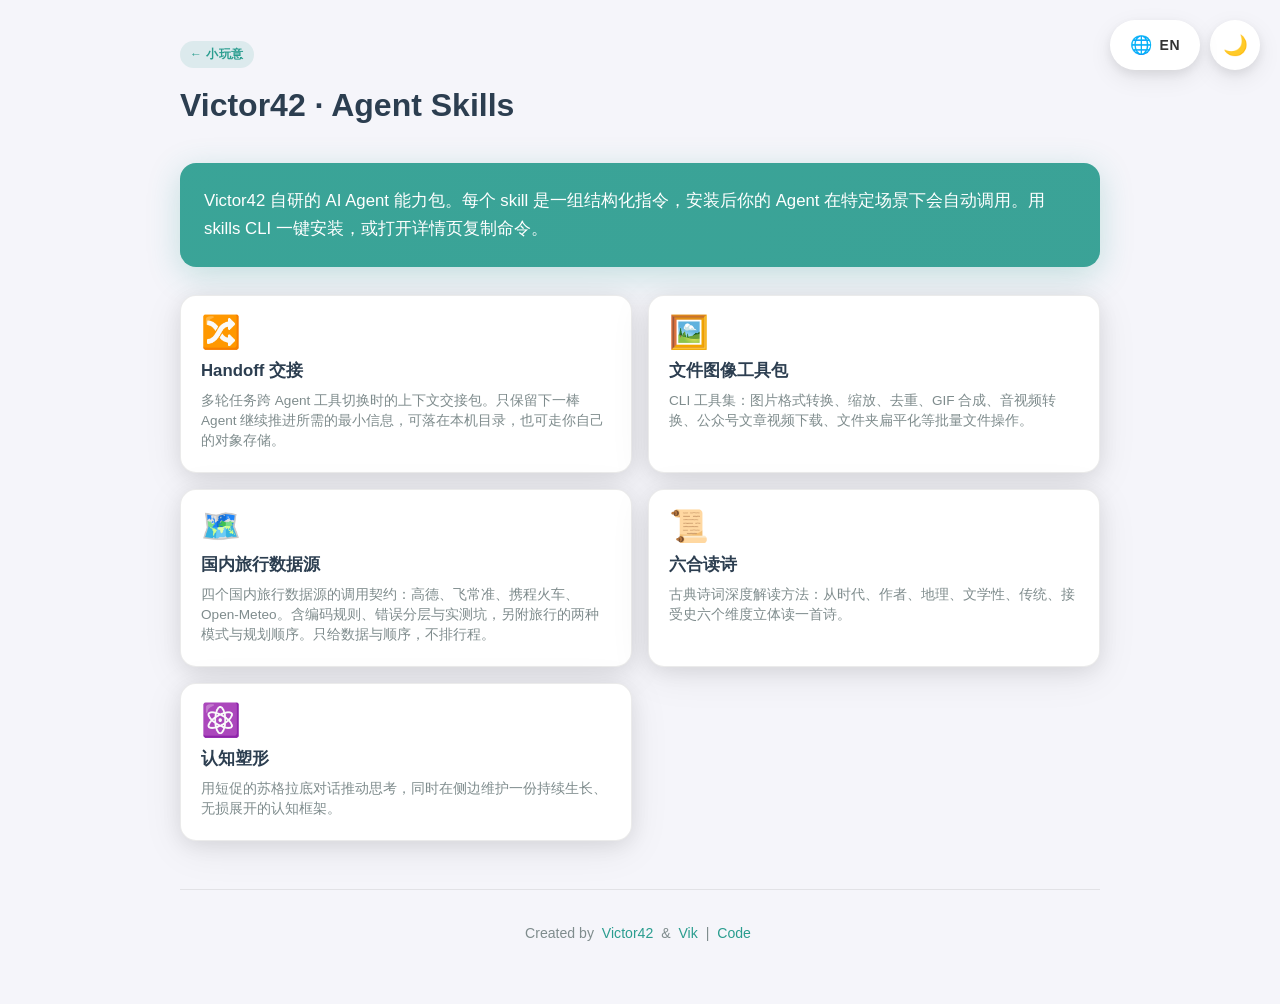
==== index.html @ f03f1ed7 "chore(china-travel-data): swap compass emoji for map emoji" ====
<!DOCTYPE html>
<html lang="zh-CN">
<head>
    <meta charset="UTF-8">
    <meta name="viewport" content="width=device-width, initial-scale=1.0">
    <title id="page-title">Victor42 · Agent Skills</title>

    <meta name="description" content="Victor42 自研 AI Agent 能力包。用 skills CLI 一键安装，或打开详情页复制命令。">
    <meta name="author" content="Victor42">
    <meta name="robots" content="index, follow">
    <link rel="canonical" href="https://skills.victor42.work/">

    <link rel="alternate" hreflang="zh-CN" href="https://skills.victor42.work/">
    <link rel="alternate" hreflang="en" href="https://skills.victor42.work/">
    <link rel="alternate" hreflang="x-default" href="https://skills.victor42.work/">

    <meta property="og:type" content="website">
    <meta property="og:title" content="Victor42 · Agent Skills">
    <meta property="og:description" content="Victor42 自研 AI Agent 能力包。用 skills CLI 一键安装，或打开详情页复制命令。">
    <meta property="og:url" content="https://skills.victor42.work/">
    <meta property="og:site_name" content="Victor42 · Agent Skills">
    <meta property="og:locale" content="zh_CN">
    <meta property="og:locale:alternate" content="en_US">
    <meta property="og:image" content="https://skills.victor42.work/assets/og-image.png">
    <meta property="og:image:width" content="1200">
    <meta property="og:image:height" content="630">
    <meta property="og:image:alt" content="Victor42 Agent Skills portal cover">

    <meta name="twitter:card" content="summary_large_image">
    <meta name="twitter:title" content="Victor42 · Agent Skills">
    <meta name="twitter:description" content="Victor42 自研 AI Agent 能力包。用 skills CLI 一键安装，或打开详情页复制命令。">
    <meta name="twitter:image" content="https://skills.victor42.work/assets/og-image.png">

    <meta name="theme-color" content="#2A9D8F">
    <link rel="icon" type="image/x-icon" href="https://victor42.work/assets/images/favicon.ico">
    <link rel="sitemap" type="application/xml" title="Sitemap" href="/sitemap.xml">

    <script src="./assets/analytics.js"></script>

    <script type="application/ld+json" id="structured-data">
    {
      "@context": "https://schema.org",
      "@type": "WebSite",
      "name": "Victor42 · Agent Skills",
      "url": "https://skills.victor42.work/",
      "description": "Victor42 自研的 AI Agent 能力包。每个 skill 是一组结构化指令，安装后你的 Agent 在特定场景下会自动调用。用 skills CLI 一键安装，或打开详情页复制命令。",
      "image": "https://skills.victor42.work/assets/og-image.png",
      "author": { "@type": "Person", "name": "Victor42", "url": "https://victor42.work/" },
      "publisher": {
        "@type": "Person",
        "name": "Victor42",
        "url": "https://victor42.work/",
        "logo": {
          "@type": "ImageObject",
          "url": "https://victor42.work/assets/images/favicon.ico"
        }
      },
      "inLanguage": "zh-CN",
      "dateModified": "2026-10-27",
      "mainEntity": {
        "@type": "ItemList",
        "numberOfItems": 5,
        "itemListElement": [
          { "@type": "ListItem", "position": 1, "item": { "@type": "SoftwareApplication", "name": "Handoff 交接", "description": "多轮任务跨 Agent 工具切换时的上下文交接包。只保留下一棒 Agent 继续推进所需的最小信息，可落在本机目录，也可走你自己的对象存储。", "url": "https://skills.victor42.work/handoff/", "codeRepository": "https://github.com/greenzorro/victor42-skills", "downloadUrl": "https://cloud.victor42.work/skills/handoff.zip", "applicationCategory": "DeveloperApplication" } },
          { "@type": "ListItem", "position": 2, "item": { "@type": "SoftwareApplication", "name": "文件图像工具包", "description": "CLI 工具集：图片格式转换、缩放、去重、GIF 合成、音视频转换、公众号文章视频下载、文件夹扁平化等批量文件操作。", "url": "https://skills.victor42.work/file-image-toolkit/", "codeRepository": "https://github.com/greenzorro/victor42-skills", "downloadUrl": "https://cloud.victor42.work/skills/file-image-toolkit.zip", "applicationCategory": "DeveloperApplication" } },
          { "@type": "ListItem", "position": 3, "item": { "@type": "SoftwareApplication", "name": "国内旅行数据源", "description": "四个国内旅行数据源的调用契约：高德、飞常准、携程火车、Open-Meteo。含编码规则、错误分层与实测坑，另附旅行的两种模式与规划顺序。只给数据与顺序，不排行程。", "url": "https://skills.victor42.work/china-travel-data/", "codeRepository": "https://github.com/greenzorro/victor42-skills", "downloadUrl": "https://cloud.victor42.work/skills/china-travel-data.zip", "applicationCategory": "DeveloperApplication" } }
          { "@type": "ListItem", "position": 4, "item": { "@type": "SoftwareApplication", "name": "六合读诗", "description": "古典诗词深度解读方法：从时代、作者、地理、文学性、传统、接受史六个维度立体读一首诗。", "url": "https://skills.victor42.work/poem-six-lens/", "codeRepository": "https://github.com/greenzorro/victor42-skills", "downloadUrl": "https://cloud.victor42.work/skills/poem-six-lens.zip", "applicationCategory": "DeveloperApplication" } },
          { "@type": "ListItem", "position": 5, "item": { "@type": "SoftwareApplication", "name": "认知塑形", "description": "用短促的苏格拉底对话推动思考，同时在侧边维护一份持续生长、无损展开的认知框架。", "url": "https://skills.victor42.work/cognition-shaper/", "codeRepository": "https://github.com/greenzorro/victor42-skills", "downloadUrl": "https://cloud.victor42.work/skills/cognition-shaper.zip", "applicationCategory": "DeveloperApplication" } },
        ]
      }
    }
    </script>

    <link rel="stylesheet" href="./assets/style.css?v=20260811">

    <script>
    (function() {
        const urlParams = new URLSearchParams(window.location.search);
        const urlTheme = urlParams.get('theme');
        if (urlTheme === 'dark' || urlTheme === 'light') {
            localStorage.setItem('theme', urlTheme);
        }
        const savedTheme = localStorage.getItem('theme');
        const prefersDark = window.matchMedia('(prefers-color-scheme: dark)').matches;
        const theme = savedTheme || (prefersDark ? 'dark' : 'light');
        if (theme === 'dark') {
            document.documentElement.setAttribute('data-theme', 'dark');
        }
    })();
    </script>
</head>
<body>
    <button class="theme-toggle" id="theme-toggle" aria-label="切换深色模式" type="button">
        <span class="theme-icon" aria-hidden="true">🌙</span>
    </button>

    <button class="lang-toggle" id="lang-toggle" aria-label="切换语言" type="button">
        <span class="lang-icon" aria-hidden="true">🌐</span>
        <span class="lang-text">EN</span>
    </button>

    <div class="container">
        <div class="loading" id="loading">
            <div class="loading-spinner" aria-hidden="true"></div>
            <p id="loading-text">正在加载...</p>
        </div>

        <div class="error" id="error" style="display: none;" role="alert">
            <h2 id="error-title">😕 加载失败</h2>
            <p id="error-message">无法加载数据，请检查网络连接或稍后重试。</p>
        </div>

        <main id="content" style="display: none;">
            <header class="site-header">
                <a id="parent-link" class="parent-link" href="https://victor42.work/" target="_blank" rel="noopener noreferrer">← 小玩意</a>
                <h1 class="site-title" id="site-title">Victor42 · Agent Skills</h1>
            </header>

            <section class="hero-card">
                <p id="description">Victor42 自研的 AI Agent 能力包。每个 skill 是一组结构化指令，安装后你的 Agent 在特定场景下会自动调用。用 skills CLI 一键安装，或打开详情页复制命令。</p>
            </section>

            <!-- 静态预渲染卡片：供无 JS 环境与搜索引擎抓取；main.js 加载 data.json 后 replaceChildren 重绘为同款结构 -->
            <div class="skills-grid" id="skills-grid">
                <a class="skill-card" href="./handoff/" aria-label="Handoff 交接">
                    <div class="skill-emoji" aria-hidden="true">🔀</div>
                    <h3 class="skill-name">Handoff 交接</h3>
                    <p class="skill-summary">多轮任务跨 Agent 工具切换时的上下文交接包。只保留下一棒 Agent 继续推进所需的最小信息，可落在本机目录，也可走你自己的对象存储。</p>
                </a>
                <a class="skill-card" href="./file-image-toolkit/" aria-label="文件图像工具包">
                    <div class="skill-emoji" aria-hidden="true">🖼️</div>
                    <h3 class="skill-name">文件图像工具包</h3>
                    <p class="skill-summary">CLI 工具集：图片格式转换、缩放、去重、GIF 合成、音视频转换、公众号文章视频下载、文件夹扁平化等批量文件操作。</p>
                </a>
                <a class="skill-card" href="./china-travel-data/" aria-label="国内旅行数据源">
                    <div class="skill-emoji" aria-hidden="true">🗺️</div>
                    <h3 class="skill-name">国内旅行数据源</h3>
                    <p class="skill-summary">四个国内旅行数据源的调用契约：高德、飞常准、携程火车、Open-Meteo。含编码规则、错误分层与实测坑，另附旅行的两种模式与规划顺序。只给数据与顺序，不排行程。</p>
                </a>
                <a class="skill-card" href="./poem-six-lens/" aria-label="六合读诗">
                    <div class="skill-emoji" aria-hidden="true">📜</div>
                    <h3 class="skill-name">六合读诗</h3>
                    <p class="skill-summary">古典诗词深度解读方法：从时代、作者、地理、文学性、传统、接受史六个维度立体读一首诗。</p>
                </a>
                <a class="skill-card" href="./cognition-shaper/" aria-label="认知塑形">
                    <div class="skill-emoji" aria-hidden="true">⚛️</div>
                    <h3 class="skill-name">认知塑形</h3>
                    <p class="skill-summary">用短促的苏格拉底对话推动思考，同时在侧边维护一份持续生长、无损展开的认知框架。</p>
                </a>
            </div>

            <footer class="footer">
                <p id="footer-text"></p>
            </footer>
        </main>
    </div>

    <script src="./assets/shared.js?v=20260811"></script>
    <script src="./assets/main.js?v=20260811"></script>
    <noscript><style>#content{display:block!important}#loading{display:none!important}</style></noscript>
</body>
</html>
---- assets/style.css ----
/*
 * File: style.css
 * Project: victor42-skills
 * Description: Layout and theme styles for catalog and skill detail pages
 */

:root {
    --color-primary: #2A9D8F;
    --color-primary-hover: #219789;
    --color-primary-soft: rgba(42, 157, 143, 0.12);
    --color-text: #333;
    --color-text-secondary: #555;
    --color-text-muted: #7f8c8d;
    --color-text-heading: #2c3e50;
    --color-background: #f5f5fa;
    --color-card-background: #ffffff;
    --color-card-shadow: rgba(0, 0, 0, 0.08);
    --color-card-shadow-hover: rgba(0, 0, 0, 0.12);
    --color-loading-bg: #f3f3f3;
    --color-loading-spinner: #667eea;
    --color-error: #e74c3c;
    --color-code-bg: #f0f2f5;
    --color-border: rgba(0, 0, 0, 0.08);
}

[data-theme="dark"] {
    --color-text: #d0d3d6;
    --color-text-secondary: #b0b3b8;
    --color-text-muted: #8a8d91;
    --color-text-heading: #e0e0e0;
    --color-background: #18191a;
    --color-card-background: rgba(36, 37, 38, 0.72);
    --color-card-shadow: transparent;
    --color-card-shadow-hover: transparent;
    --color-loading-bg: #3a3b3c;
    --color-code-bg: #242526;
    --color-border: rgba(255, 255, 255, 0.08);
    --color-primary-soft: rgba(42, 157, 143, 0.18);
}

* {
    margin: 0;
    padding: 0;
    box-sizing: border-box;
}

body {
    font-family: -apple-system, BlinkMacSystemFont, 'Segoe UI', 'PingFang SC', 'Hiragino Sans GB', 'Microsoft YaHei', 'Helvetica Neue', Helvetica, Arial, sans-serif;
    line-height: 1.6;
    color: var(--color-text);
    background: var(--color-background);
    min-height: 100vh;
    transition: background-color 0.3s ease, color 0.3s ease;
}

a {
    color: var(--color-primary);
    text-decoration: none;
}

a:hover {
    color: var(--color-primary-hover);
}

:focus {
    outline: none;
}

:focus-visible {
    outline: 2px solid var(--color-primary);
    outline-offset: 3px;
}

.theme-toggle:focus-visible,
.lang-toggle:focus-visible,
.skill-card:focus-visible {
    outline-offset: 4px;
}

/* Theme toggle */
.theme-toggle {
    position: fixed;
    top: 20px;
    right: 20px;
    z-index: 1000;
    width: 50px;
    height: 50px;
    border: none;
    border-radius: 50%;
    background: var(--color-card-background);
    color: var(--color-text);
    box-shadow:
        0 4px 12px var(--color-card-shadow),
        0 8px 24px var(--color-card-shadow);
    cursor: pointer;
    display: flex;
    align-items: center;
    justify-content: center;
    transition: all 0.3s ease;
    font-size: 20px;
}

.theme-toggle:hover {
    transform: scale(1.1);
    box-shadow:
        0 6px 16px var(--color-card-shadow-hover),
        0 12px 32px var(--color-card-shadow-hover);
}

.theme-toggle:active {
    transform: scale(0.95);
}

.theme-icon {
    transition: transform 0.3s ease;
}

[data-theme="dark"] .theme-icon {
    transform: rotate(180deg);
}

/* Language toggle */
.lang-toggle {
    position: fixed;
    top: 20px;
    right: 80px;
    z-index: 1000;
    height: 50px;
    min-width: 80px;
    padding: 0 20px;
    border: none;
    border-radius: 25px;
    background: var(--color-card-background);
    color: var(--color-text);
    box-shadow:
        0 4px 12px var(--color-card-shadow),
        0 8px 24px var(--color-card-shadow);
    cursor: pointer;
    display: flex;
    align-items: center;
    justify-content: center;
    gap: 8px;
    transition: all 0.3s ease;
    font-size: 14px;
    font-weight: 600;
    font-family: -apple-system, BlinkMacSystemFont, 'Segoe UI', sans-serif;
}

.lang-toggle:hover {
    transform: translateY(-2px) scale(1.02);
    box-shadow:
        0 6px 16px var(--color-card-shadow-hover),
        0 12px 32px var(--color-card-shadow-hover);
}

.lang-toggle:active {
    transform: translateY(0) scale(0.98);
}

.lang-icon {
    font-size: 18px;
    line-height: 1;
    display: flex;
    align-items: center;
    justify-content: center;
}

.lang-text {
    font-size: 14px;
    font-weight: 600;
    text-transform: uppercase;
    letter-spacing: 0.5px;
    line-height: 1;
}

.container {
    max-width: 960px;
    margin: 0 auto;
    padding: 40px 20px 60px;
}

.site-header {
    margin-bottom: 32px;
}

.parent-link {
    display: inline-block;
    font-size: 0.75rem;
    font-weight: 600;
    letter-spacing: 0.04em;
    color: var(--color-primary);
    background: var(--color-primary-soft);
    padding: 4px 10px;
    border-radius: 999px;
    margin-bottom: 12px;
    text-decoration: none;
}

.parent-link:hover {
    color: var(--color-primary-hover);
    background: var(--color-primary-soft);
}

.site-title {
    font-size: 2rem;
    font-weight: 700;
    color: var(--color-text-heading);
    margin-bottom: 8px;
}

.hero-card {
    background: linear-gradient(135deg, rgba(42, 157, 143, 0.92), rgba(33, 151, 137, 0.88));
    color: #fff;
    border-radius: 16px;
    padding: 24px;
    margin-bottom: 28px;
    box-shadow: 0 8px 32px rgba(42, 157, 143, 0.25);
}

.hero-card p {
    margin: 0;
    font-size: 1.05rem;
    line-height: 1.65;
}

.skills-grid {
    display: grid;
    grid-template-columns: repeat(2, 1fr);
    gap: 16px;
}

.skill-card {
    display: block;
    background: var(--color-card-background);
    border-radius: 16px;
    padding: 20px;
    box-shadow: 0 4px 20px var(--color-card-shadow), 0 8px 40px var(--color-card-shadow);
    transition: transform 0.25s ease, box-shadow 0.25s ease;
    color: inherit;
    text-decoration: none;
    border: 1px solid var(--color-border);
}

.skill-card:hover {
    transform: translateY(-3px);
    box-shadow: 0 12px 40px var(--color-card-shadow-hover);
    color: inherit;
}

.skill-emoji {
    font-size: 2rem;
    line-height: 1;
    margin-bottom: 10px;
}

.skill-name {
    font-size: 1.05rem;
    font-weight: 600;
    color: var(--color-text-heading);
    margin-bottom: 6px;
}

.skill-summary {
    font-size: 0.85rem;
    color: var(--color-text-muted);
    line-height: 1.5;
}

.skill-detail-header {
    margin-bottom: 28px;
}

.back-link {
    display: inline-flex;
    align-items: center;
    gap: 6px;
    font-size: 0.9rem;
    margin-bottom: 20px;
    color: var(--color-text-muted);
}

.back-link:hover {
    color: var(--color-primary);
}

.detail-emoji {
    font-size: 2.5rem;
    margin-bottom: 8px;
}

.detail-title {
    font-size: 1.8rem;
    font-weight: 700;
    color: var(--color-text-heading);
    margin-bottom: 10px;
}

.detail-summary {
    font-size: 1.05rem;
    color: var(--color-text-secondary);
}

.panel {
    background: var(--color-card-background);
    border: 1px solid var(--color-border);
    border-radius: 16px;
    padding: 20px 22px;
    margin-bottom: 16px;
    box-shadow: 0 4px 20px var(--color-card-shadow);
}

.panel h2 {
    font-size: 0.85rem;
    font-weight: 700;
    text-transform: uppercase;
    letter-spacing: 0.06em;
    color: var(--color-text-muted);
    margin-bottom: 12px;
}

.tag-list {
    display: flex;
    flex-wrap: wrap;
    gap: 8px;
    list-style: none;
}

.tag-list li {
    font-size: 0.82rem;
    padding: 4px 10px;
    border-radius: 999px;
    background: var(--color-primary-soft);
    color: var(--color-primary);
}

.capability-block {
    margin-bottom: 18px;
}

.capability-block:last-child {
    margin-bottom: 0;
}

.capability-block h3 {
    font-size: 1rem;
    font-weight: 600;
    color: var(--color-text-heading);
    margin-bottom: 8px;
}

.capability-block ul {
    margin: 0;
    padding-left: 1.2rem;
}

.capability-block li {
    font-size: 0.92rem;
    color: var(--color-text-secondary);
    margin-bottom: 6px;
    line-height: 1.5;
}

.install-block pre {
    background: var(--color-code-bg);
    border: 1px solid var(--color-border);
    border-radius: 12px;
    padding: 16px;
    overflow-x: auto;
    font-family: ui-monospace, SFMono-Regular, Menlo, Monaco, Consolas, monospace;
    font-size: 0.82rem;
    line-height: 1.55;
    white-space: pre-wrap;
    word-break: break-word;
    color: var(--color-text);
    margin-top: 10px;
}

.copy-hint {
    font-size: 0.9rem;
    color: var(--color-text-secondary);
    line-height: 1.6;
}

.copy-link {
    display: inline;
    padding: 0;
    margin: 0;
    border: none;
    background: none;
    color: var(--color-primary);
    font: inherit;
    font-weight: 600;
    text-decoration: underline;
    text-underline-offset: 2px;
    cursor: pointer;
}

.copy-link:hover {
    color: var(--color-primary-hover);
}

.copy-link.is-copied {
    color: var(--color-primary);
    text-decoration: none;
    pointer-events: none;
}

.loading {
    text-align: center;
    padding: 80px 20px;
}

.loading-spinner {
    width: 40px;
    height: 40px;
    border: 4px solid var(--color-loading-bg);
    border-top: 4px solid var(--color-loading-spinner);
    border-radius: 50%;
    animation: spin 1s linear infinite;
    margin: 0 auto 20px;
}

@keyframes spin {
    to { transform: rotate(360deg); }
}

.error {
    text-align: center;
    padding: 80px 20px;
    color: var(--color-error);
}

.footer {
    text-align: center;
    margin-top: 48px;
    padding-top: 32px;
    border-top: 1px solid var(--color-border);
}

.footer p {
    color: var(--color-text-muted);
    font-size: 0.88rem;
}

.footer a {
    margin: 0 4px;
}

[hidden] {
    display: none !important;
}

@media (max-width: 640px) {
    .skills-grid {
        grid-template-columns: 1fr;
    }

    .site-title {
        font-size: 1.6rem;
    }

    .detail-title {
        font-size: 1.45rem;
    }
}

@media (prefers-reduced-motion: reduce) {
    *, *::before, *::after {
        animation-duration: 0.01ms !important;
        transition-duration: 0.01ms !important;
    }

    .skill-card:hover,
    .theme-toggle:hover,
    .lang-toggle:hover {
        transform: none;
    }
}
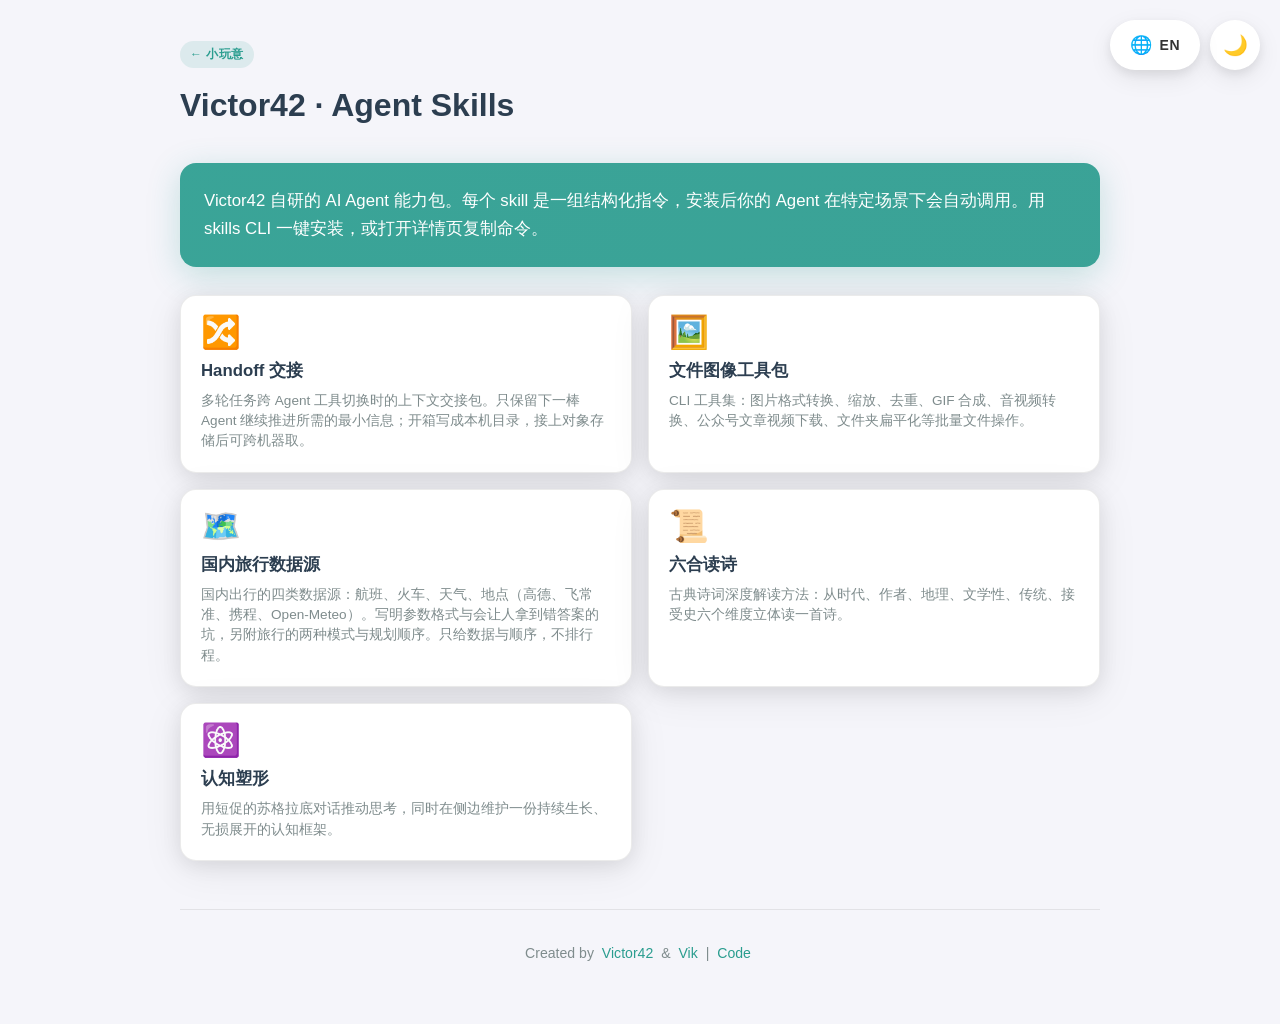
==== commit 4cd8cbbb: "docs(site): rewrite handoff and china-travel-data copy in reader terms" ====
--- a/index.html
+++ b/index.html
@@ -61,9 +61,9 @@
         "@type": "ItemList",
         "numberOfItems": 5,
         "itemListElement": [
-          { "@type": "ListItem", "position": 1, "item": { "@type": "SoftwareApplication", "name": "Handoff 交接", "description": "多轮任务跨 Agent 工具切换时的上下文交接包。只保留下一棒 Agent 继续推进所需的最小信息，可落在本机目录，也可走你自己的对象存储。", "url": "https://skills.victor42.work/handoff/", "codeRepository": "https://github.com/greenzorro/victor42-skills", "downloadUrl": "https://cloud.victor42.work/skills/handoff.zip", "applicationCategory": "DeveloperApplication" } },
+          { "@type": "ListItem", "position": 1, "item": { "@type": "SoftwareApplication", "name": "Handoff 交接", "description": "多轮任务跨 Agent 工具切换时的上下文交接包。只保留下一棒 Agent 继续推进所需的最小信息；开箱写成本机目录，接上对象存储后可跨机器取。", "url": "https://skills.victor42.work/handoff/", "codeRepository": "https://github.com/greenzorro/victor42-skills", "downloadUrl": "https://cloud.victor42.work/skills/handoff.zip", "applicationCategory": "DeveloperApplication" } },
           { "@type": "ListItem", "position": 2, "item": { "@type": "SoftwareApplication", "name": "文件图像工具包", "description": "CLI 工具集：图片格式转换、缩放、去重、GIF 合成、音视频转换、公众号文章视频下载、文件夹扁平化等批量文件操作。", "url": "https://skills.victor42.work/file-image-toolkit/", "codeRepository": "https://github.com/greenzorro/victor42-skills", "downloadUrl": "https://cloud.victor42.work/skills/file-image-toolkit.zip", "applicationCategory": "DeveloperApplication" } },
-          { "@type": "ListItem", "position": 3, "item": { "@type": "SoftwareApplication", "name": "国内旅行数据源", "description": "四个国内旅行数据源的调用契约：高德、飞常准、携程火车、Open-Meteo。含编码规则、错误分层与实测坑，另附旅行的两种模式与规划顺序。只给数据与顺序，不排行程。", "url": "https://skills.victor42.work/china-travel-data/", "codeRepository": "https://github.com/greenzorro/victor42-skills", "downloadUrl": "https://cloud.victor42.work/skills/china-travel-data.zip", "applicationCategory": "DeveloperApplication" } }
+          { "@type": "ListItem", "position": 3, "item": { "@type": "SoftwareApplication", "name": "国内旅行数据源", "description": "国内出行的四类数据源：航班、火车、天气、地点（高德、飞常准、携程、Open-Meteo）。写明参数格式与会让人拿到错答案的坑，另附旅行的两种模式与规划顺序。只给数据与顺序，不排行程。", "url": "https://skills.victor42.work/china-travel-data/", "codeRepository": "https://github.com/greenzorro/victor42-skills", "downloadUrl": "https://cloud.victor42.work/skills/china-travel-data.zip", "applicationCategory": "DeveloperApplication" } }
           { "@type": "ListItem", "position": 4, "item": { "@type": "SoftwareApplication", "name": "六合读诗", "description": "古典诗词深度解读方法：从时代、作者、地理、文学性、传统、接受史六个维度立体读一首诗。", "url": "https://skills.victor42.work/poem-six-lens/", "codeRepository": "https://github.com/greenzorro/victor42-skills", "downloadUrl": "https://cloud.victor42.work/skills/poem-six-lens.zip", "applicationCategory": "DeveloperApplication" } },
           { "@type": "ListItem", "position": 5, "item": { "@type": "SoftwareApplication", "name": "认知塑形", "description": "用短促的苏格拉底对话推动思考，同时在侧边维护一份持续生长、无损展开的认知框架。", "url": "https://skills.victor42.work/cognition-shaper/", "codeRepository": "https://github.com/greenzorro/victor42-skills", "downloadUrl": "https://cloud.victor42.work/skills/cognition-shaper.zip", "applicationCategory": "DeveloperApplication" } },
         ]
@@ -125,7 +125,7 @@
                 <a class="skill-card" href="./handoff/" aria-label="Handoff 交接">
                     <div class="skill-emoji" aria-hidden="true">🔀</div>
                     <h3 class="skill-name">Handoff 交接</h3>
-                    <p class="skill-summary">多轮任务跨 Agent 工具切换时的上下文交接包。只保留下一棒 Agent 继续推进所需的最小信息，可落在本机目录，也可走你自己的对象存储。</p>
+                    <p class="skill-summary">多轮任务跨 Agent 工具切换时的上下文交接包。只保留下一棒 Agent 继续推进所需的最小信息；开箱写成本机目录，接上对象存储后可跨机器取。</p>
                 </a>
                 <a class="skill-card" href="./file-image-toolkit/" aria-label="文件图像工具包">
                     <div class="skill-emoji" aria-hidden="true">🖼️</div>
@@ -135,7 +135,7 @@
                 <a class="skill-card" href="./china-travel-data/" aria-label="国内旅行数据源">
                     <div class="skill-emoji" aria-hidden="true">🗺️</div>
                     <h3 class="skill-name">国内旅行数据源</h3>
-                    <p class="skill-summary">四个国内旅行数据源的调用契约：高德、飞常准、携程火车、Open-Meteo。含编码规则、错误分层与实测坑，另附旅行的两种模式与规划顺序。只给数据与顺序，不排行程。</p>
+                    <p class="skill-summary">国内出行的四类数据源：航班、火车、天气、地点（高德、飞常准、携程、Open-Meteo）。写明参数格式与会让人拿到错答案的坑，另附旅行的两种模式与规划顺序。只给数据与顺序，不排行程。</p>
                 </a>
                 <a class="skill-card" href="./poem-six-lens/" aria-label="六合读诗">
                     <div class="skill-emoji" aria-hidden="true">📜</div>
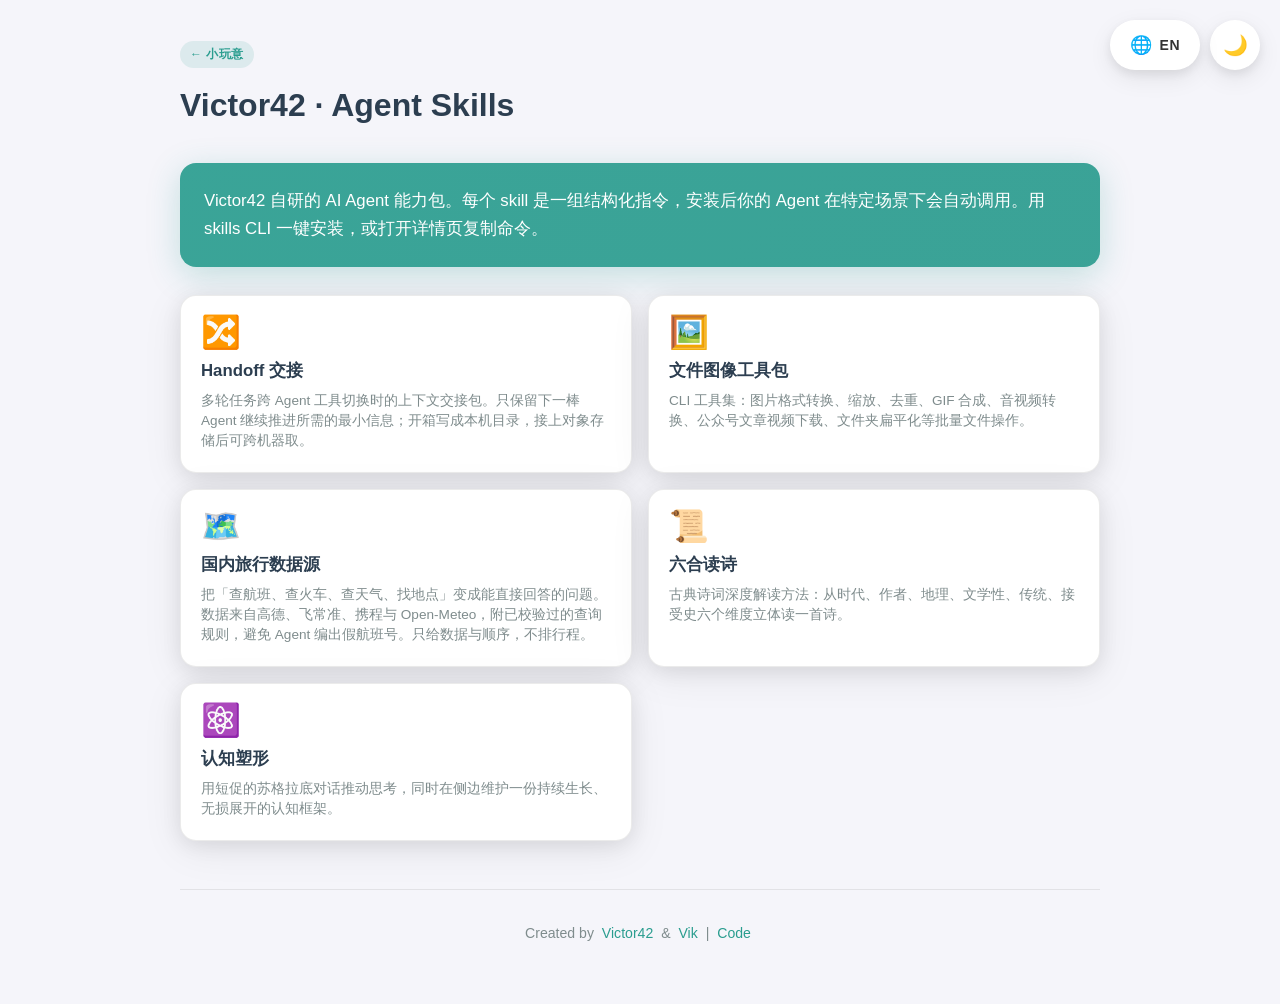
==== commit 52c52a40: "docs(site): lead with reader questions on travel and handoff pages" ====
--- a/index.html
+++ b/index.html
@@ -63,7 +63,7 @@
         "itemListElement": [
           { "@type": "ListItem", "position": 1, "item": { "@type": "SoftwareApplication", "name": "Handoff 交接", "description": "多轮任务跨 Agent 工具切换时的上下文交接包。只保留下一棒 Agent 继续推进所需的最小信息；开箱写成本机目录，接上对象存储后可跨机器取。", "url": "https://skills.victor42.work/handoff/", "codeRepository": "https://github.com/greenzorro/victor42-skills", "downloadUrl": "https://cloud.victor42.work/skills/handoff.zip", "applicationCategory": "DeveloperApplication" } },
           { "@type": "ListItem", "position": 2, "item": { "@type": "SoftwareApplication", "name": "文件图像工具包", "description": "CLI 工具集：图片格式转换、缩放、去重、GIF 合成、音视频转换、公众号文章视频下载、文件夹扁平化等批量文件操作。", "url": "https://skills.victor42.work/file-image-toolkit/", "codeRepository": "https://github.com/greenzorro/victor42-skills", "downloadUrl": "https://cloud.victor42.work/skills/file-image-toolkit.zip", "applicationCategory": "DeveloperApplication" } },
-          { "@type": "ListItem", "position": 3, "item": { "@type": "SoftwareApplication", "name": "国内旅行数据源", "description": "国内出行的四类数据源：航班、火车、天气、地点（高德、飞常准、携程、Open-Meteo）。写明参数格式与会让人拿到错答案的坑，另附旅行的两种模式与规划顺序。只给数据与顺序，不排行程。", "url": "https://skills.victor42.work/china-travel-data/", "codeRepository": "https://github.com/greenzorro/victor42-skills", "downloadUrl": "https://cloud.victor42.work/skills/china-travel-data.zip", "applicationCategory": "DeveloperApplication" } }
+          { "@type": "ListItem", "position": 3, "item": { "@type": "SoftwareApplication", "name": "国内旅行数据源", "description": "把「查航班、查火车、查天气、找地点」变成能直接回答的问题。数据来自高德、飞常准、携程与 Open-Meteo，附已校验过的查询规则，避免 Agent 编出假航班号。只给数据与顺序，不排行程。", "url": "https://skills.victor42.work/china-travel-data/", "codeRepository": "https://github.com/greenzorro/victor42-skills", "downloadUrl": "https://cloud.victor42.work/skills/china-travel-data.zip", "applicationCategory": "DeveloperApplication" } }
           { "@type": "ListItem", "position": 4, "item": { "@type": "SoftwareApplication", "name": "六合读诗", "description": "古典诗词深度解读方法：从时代、作者、地理、文学性、传统、接受史六个维度立体读一首诗。", "url": "https://skills.victor42.work/poem-six-lens/", "codeRepository": "https://github.com/greenzorro/victor42-skills", "downloadUrl": "https://cloud.victor42.work/skills/poem-six-lens.zip", "applicationCategory": "DeveloperApplication" } },
           { "@type": "ListItem", "position": 5, "item": { "@type": "SoftwareApplication", "name": "认知塑形", "description": "用短促的苏格拉底对话推动思考，同时在侧边维护一份持续生长、无损展开的认知框架。", "url": "https://skills.victor42.work/cognition-shaper/", "codeRepository": "https://github.com/greenzorro/victor42-skills", "downloadUrl": "https://cloud.victor42.work/skills/cognition-shaper.zip", "applicationCategory": "DeveloperApplication" } },
         ]
@@ -135,7 +135,7 @@
                 <a class="skill-card" href="./china-travel-data/" aria-label="国内旅行数据源">
                     <div class="skill-emoji" aria-hidden="true">🗺️</div>
                     <h3 class="skill-name">国内旅行数据源</h3>
-                    <p class="skill-summary">国内出行的四类数据源：航班、火车、天气、地点（高德、飞常准、携程、Open-Meteo）。写明参数格式与会让人拿到错答案的坑，另附旅行的两种模式与规划顺序。只给数据与顺序，不排行程。</p>
+                    <p class="skill-summary">把「查航班、查火车、查天气、找地点」变成能直接回答的问题。数据来自高德、飞常准、携程与 Open-Meteo，附已校验过的查询规则，避免 Agent 编出假航班号。只给数据与顺序，不排行程。</p>
                 </a>
                 <a class="skill-card" href="./poem-six-lens/" aria-label="六合读诗">
                     <div class="skill-emoji" aria-hidden="true">📜</div>
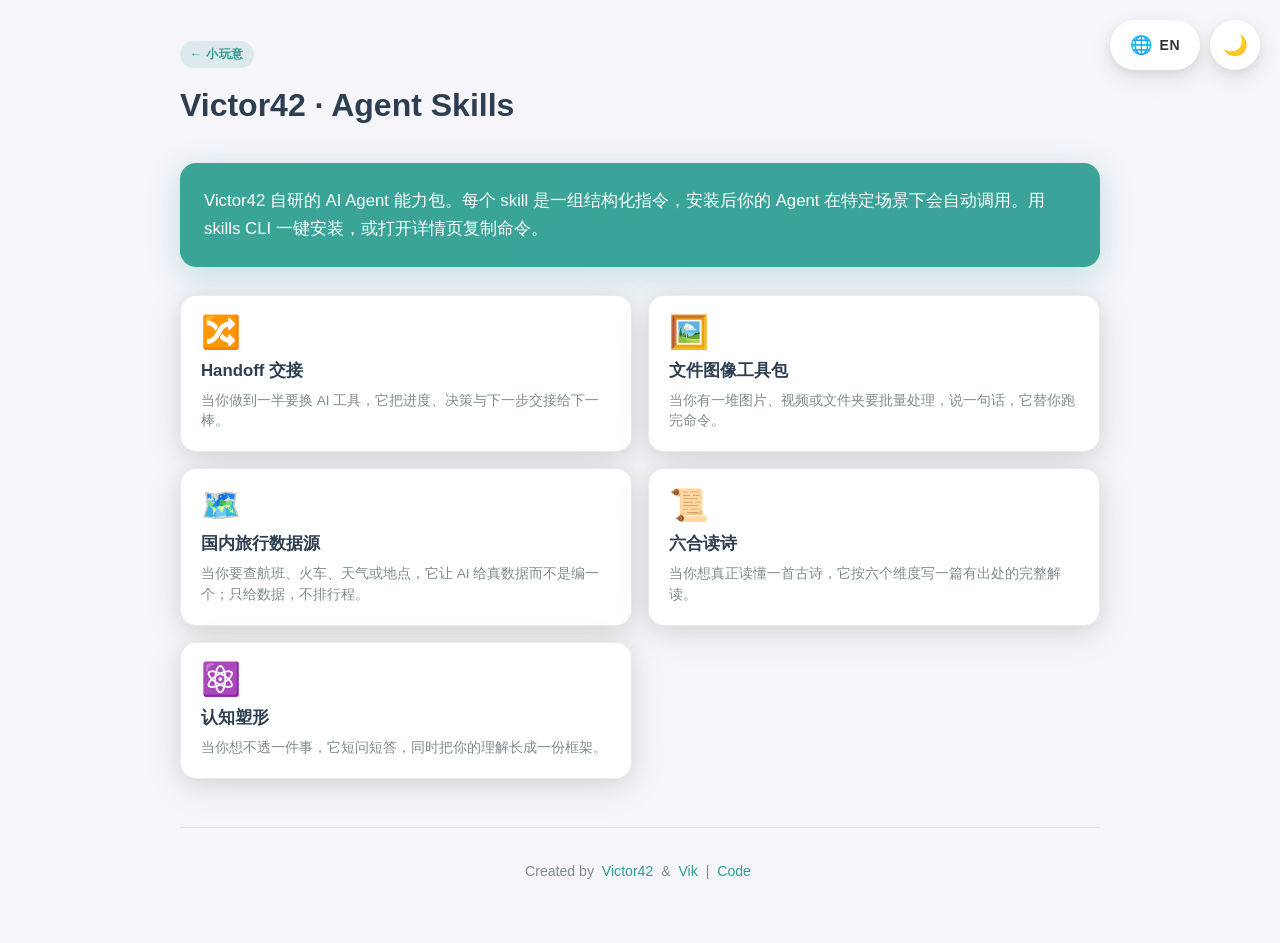
==== commit 870e8adf: "docs(site): retell each skill page in its own reader terms; repair homepage JSON-LD" ====
--- a/index.html
+++ b/index.html
@@ -61,11 +61,11 @@
         "@type": "ItemList",
         "numberOfItems": 5,
         "itemListElement": [
-          { "@type": "ListItem", "position": 1, "item": { "@type": "SoftwareApplication", "name": "Handoff 交接", "description": "多轮任务跨 Agent 工具切换时的上下文交接包。只保留下一棒 Agent 继续推进所需的最小信息；开箱写成本机目录，接上对象存储后可跨机器取。", "url": "https://skills.victor42.work/handoff/", "codeRepository": "https://github.com/greenzorro/victor42-skills", "downloadUrl": "https://cloud.victor42.work/skills/handoff.zip", "applicationCategory": "DeveloperApplication" } },
-          { "@type": "ListItem", "position": 2, "item": { "@type": "SoftwareApplication", "name": "文件图像工具包", "description": "CLI 工具集：图片格式转换、缩放、去重、GIF 合成、音视频转换、公众号文章视频下载、文件夹扁平化等批量文件操作。", "url": "https://skills.victor42.work/file-image-toolkit/", "codeRepository": "https://github.com/greenzorro/victor42-skills", "downloadUrl": "https://cloud.victor42.work/skills/file-image-toolkit.zip", "applicationCategory": "DeveloperApplication" } },
-          { "@type": "ListItem", "position": 3, "item": { "@type": "SoftwareApplication", "name": "国内旅行数据源", "description": "把「查航班、查火车、查天气、找地点」变成能直接回答的问题。数据来自高德、飞常准、携程与 Open-Meteo，附已校验过的查询规则，避免 Agent 编出假航班号。只给数据与顺序，不排行程。", "url": "https://skills.victor42.work/china-travel-data/", "codeRepository": "https://github.com/greenzorro/victor42-skills", "downloadUrl": "https://cloud.victor42.work/skills/china-travel-data.zip", "applicationCategory": "DeveloperApplication" } }
-          { "@type": "ListItem", "position": 4, "item": { "@type": "SoftwareApplication", "name": "六合读诗", "description": "古典诗词深度解读方法：从时代、作者、地理、文学性、传统、接受史六个维度立体读一首诗。", "url": "https://skills.victor42.work/poem-six-lens/", "codeRepository": "https://github.com/greenzorro/victor42-skills", "downloadUrl": "https://cloud.victor42.work/skills/poem-six-lens.zip", "applicationCategory": "DeveloperApplication" } },
-          { "@type": "ListItem", "position": 5, "item": { "@type": "SoftwareApplication", "name": "认知塑形", "description": "用短促的苏格拉底对话推动思考，同时在侧边维护一份持续生长、无损展开的认知框架。", "url": "https://skills.victor42.work/cognition-shaper/", "codeRepository": "https://github.com/greenzorro/victor42-skills", "downloadUrl": "https://cloud.victor42.work/skills/cognition-shaper.zip", "applicationCategory": "DeveloperApplication" } },
+          {"@type": "ListItem", "position": 1, "item": {"@type": "SoftwareApplication", "name": "Handoff 交接", "description": "当你做到一半要换 AI 工具，它把进度、决策与下一步交接给下一棒。", "url": "https://skills.victor42.work/handoff/", "codeRepository": "https://github.com/greenzorro/victor42-skills", "downloadUrl": "https://cloud.victor42.work/skills/handoff.zip", "applicationCategory": "DeveloperApplication"}},
+          {"@type": "ListItem", "position": 2, "item": {"@type": "SoftwareApplication", "name": "文件图像工具包", "description": "当你有一堆图片、视频或文件夹要批量处理，说一句话，它替你跑完命令。", "url": "https://skills.victor42.work/file-image-toolkit/", "codeRepository": "https://github.com/greenzorro/victor42-skills", "downloadUrl": "https://cloud.victor42.work/skills/file-image-toolkit.zip", "applicationCategory": "DeveloperApplication"}},
+          {"@type": "ListItem", "position": 3, "item": {"@type": "SoftwareApplication", "name": "国内旅行数据源", "description": "当你要查航班、火车、天气或地点，它让 AI 给真数据而不是编一个；只给数据，不排行程。", "url": "https://skills.victor42.work/china-travel-data/", "codeRepository": "https://github.com/greenzorro/victor42-skills", "downloadUrl": "https://cloud.victor42.work/skills/china-travel-data.zip", "applicationCategory": "DeveloperApplication"}},
+          {"@type": "ListItem", "position": 4, "item": {"@type": "SoftwareApplication", "name": "六合读诗", "description": "当你想真正读懂一首古诗，它按六个维度写一篇有出处的完整解读。", "url": "https://skills.victor42.work/poem-six-lens/", "codeRepository": "https://github.com/greenzorro/victor42-skills", "downloadUrl": "https://cloud.victor42.work/skills/poem-six-lens.zip", "applicationCategory": "DeveloperApplication"}},
+          {"@type": "ListItem", "position": 5, "item": {"@type": "SoftwareApplication", "name": "认知塑形", "description": "当你想不透一件事，它短问短答，同时把你的理解长成一份框架。", "url": "https://skills.victor42.work/cognition-shaper/", "codeRepository": "https://github.com/greenzorro/victor42-skills", "downloadUrl": "https://cloud.victor42.work/skills/cognition-shaper.zip", "applicationCategory": "DeveloperApplication"}}
         ]
       }
     }
@@ -125,27 +125,27 @@
                 <a class="skill-card" href="./handoff/" aria-label="Handoff 交接">
                     <div class="skill-emoji" aria-hidden="true">🔀</div>
                     <h3 class="skill-name">Handoff 交接</h3>
-                    <p class="skill-summary">多轮任务跨 Agent 工具切换时的上下文交接包。只保留下一棒 Agent 继续推进所需的最小信息；开箱写成本机目录，接上对象存储后可跨机器取。</p>
+                    <p class="skill-summary">当你做到一半要换 AI 工具，它把进度、决策与下一步交接给下一棒。</p>
                 </a>
                 <a class="skill-card" href="./file-image-toolkit/" aria-label="文件图像工具包">
                     <div class="skill-emoji" aria-hidden="true">🖼️</div>
                     <h3 class="skill-name">文件图像工具包</h3>
-                    <p class="skill-summary">CLI 工具集：图片格式转换、缩放、去重、GIF 合成、音视频转换、公众号文章视频下载、文件夹扁平化等批量文件操作。</p>
+                    <p class="skill-summary">当你有一堆图片、视频或文件夹要批量处理，说一句话，它替你跑完命令。</p>
                 </a>
                 <a class="skill-card" href="./china-travel-data/" aria-label="国内旅行数据源">
                     <div class="skill-emoji" aria-hidden="true">🗺️</div>
                     <h3 class="skill-name">国内旅行数据源</h3>
-                    <p class="skill-summary">把「查航班、查火车、查天气、找地点」变成能直接回答的问题。数据来自高德、飞常准、携程与 Open-Meteo，附已校验过的查询规则，避免 Agent 编出假航班号。只给数据与顺序，不排行程。</p>
+                    <p class="skill-summary">当你要查航班、火车、天气或地点，它让 AI 给真数据而不是编一个；只给数据，不排行程。</p>
                 </a>
                 <a class="skill-card" href="./poem-six-lens/" aria-label="六合读诗">
                     <div class="skill-emoji" aria-hidden="true">📜</div>
                     <h3 class="skill-name">六合读诗</h3>
-                    <p class="skill-summary">古典诗词深度解读方法：从时代、作者、地理、文学性、传统、接受史六个维度立体读一首诗。</p>
+                    <p class="skill-summary">当你想真正读懂一首古诗，它按六个维度写一篇有出处的完整解读。</p>
                 </a>
                 <a class="skill-card" href="./cognition-shaper/" aria-label="认知塑形">
                     <div class="skill-emoji" aria-hidden="true">⚛️</div>
                     <h3 class="skill-name">认知塑形</h3>
-                    <p class="skill-summary">用短促的苏格拉底对话推动思考，同时在侧边维护一份持续生长、无损展开的认知框架。</p>
+                    <p class="skill-summary">当你想不透一件事，它短问短答，同时把你的理解长成一份框架。</p>
                 </a>
             </div>
 
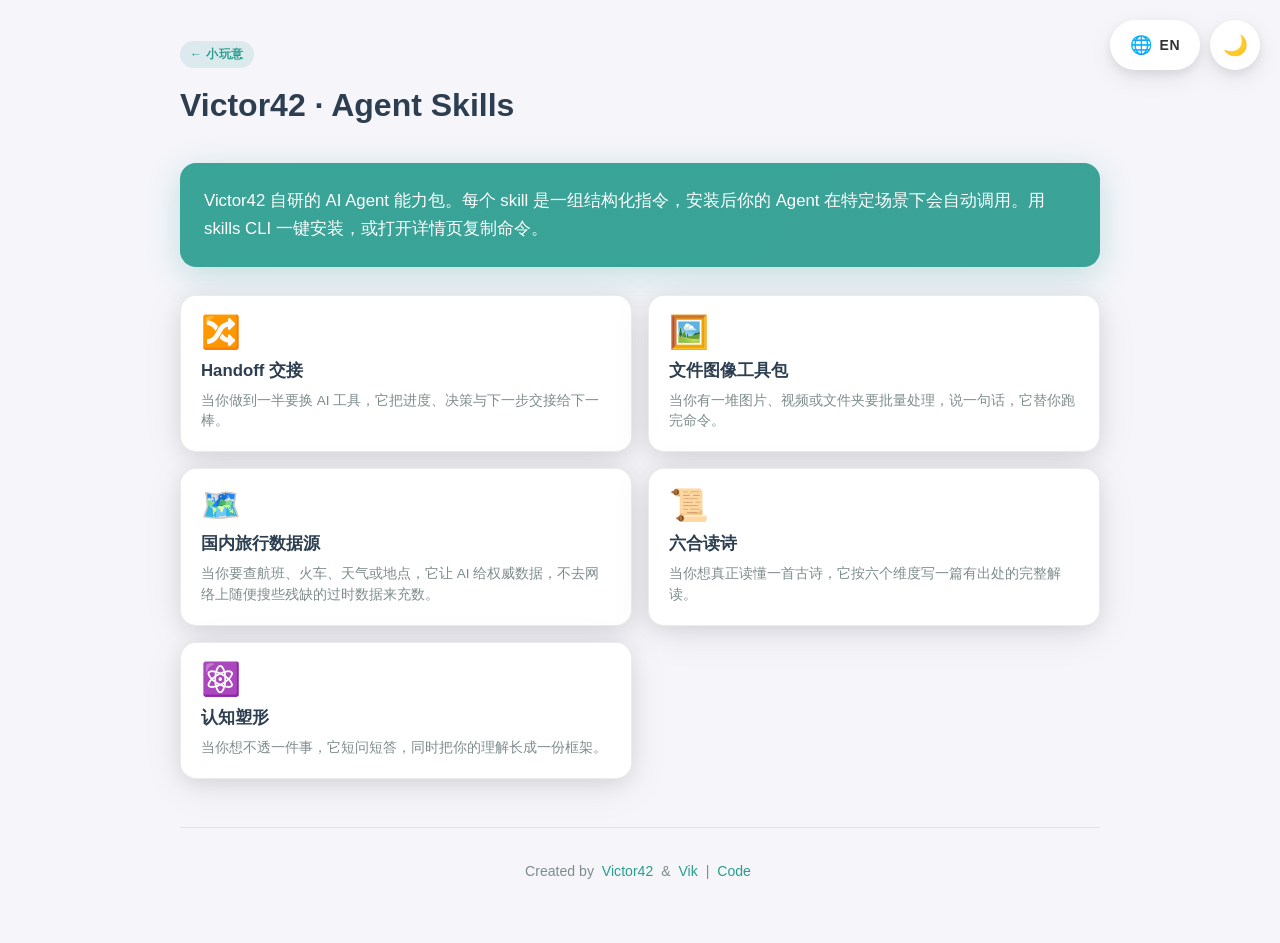
==== commit 6606645e: "docs(site): restate the travel skill card copy around authoritative data" ====
--- a/index.html
+++ b/index.html
@@ -63,7 +63,7 @@
         "itemListElement": [
           {"@type": "ListItem", "position": 1, "item": {"@type": "SoftwareApplication", "name": "Handoff 交接", "description": "当你做到一半要换 AI 工具，它把进度、决策与下一步交接给下一棒。", "url": "https://skills.victor42.work/handoff/", "codeRepository": "https://github.com/greenzorro/victor42-skills", "downloadUrl": "https://cloud.victor42.work/skills/handoff.zip", "applicationCategory": "DeveloperApplication"}},
           {"@type": "ListItem", "position": 2, "item": {"@type": "SoftwareApplication", "name": "文件图像工具包", "description": "当你有一堆图片、视频或文件夹要批量处理，说一句话，它替你跑完命令。", "url": "https://skills.victor42.work/file-image-toolkit/", "codeRepository": "https://github.com/greenzorro/victor42-skills", "downloadUrl": "https://cloud.victor42.work/skills/file-image-toolkit.zip", "applicationCategory": "DeveloperApplication"}},
-          {"@type": "ListItem", "position": 3, "item": {"@type": "SoftwareApplication", "name": "国内旅行数据源", "description": "当你要查航班、火车、天气或地点，它让 AI 给真数据而不是编一个；只给数据，不排行程。", "url": "https://skills.victor42.work/china-travel-data/", "codeRepository": "https://github.com/greenzorro/victor42-skills", "downloadUrl": "https://cloud.victor42.work/skills/china-travel-data.zip", "applicationCategory": "DeveloperApplication"}},
+          {"@type": "ListItem", "position": 3, "item": {"@type": "SoftwareApplication", "name": "国内旅行数据源", "description": "当你要查航班、火车、天气或地点，它让 AI 给权威数据，不去网络上随便搜些残缺的过时数据来充数。", "url": "https://skills.victor42.work/china-travel-data/", "codeRepository": "https://github.com/greenzorro/victor42-skills", "downloadUrl": "https://cloud.victor42.work/skills/china-travel-data.zip", "applicationCategory": "DeveloperApplication"}},
           {"@type": "ListItem", "position": 4, "item": {"@type": "SoftwareApplication", "name": "六合读诗", "description": "当你想真正读懂一首古诗，它按六个维度写一篇有出处的完整解读。", "url": "https://skills.victor42.work/poem-six-lens/", "codeRepository": "https://github.com/greenzorro/victor42-skills", "downloadUrl": "https://cloud.victor42.work/skills/poem-six-lens.zip", "applicationCategory": "DeveloperApplication"}},
           {"@type": "ListItem", "position": 5, "item": {"@type": "SoftwareApplication", "name": "认知塑形", "description": "当你想不透一件事，它短问短答，同时把你的理解长成一份框架。", "url": "https://skills.victor42.work/cognition-shaper/", "codeRepository": "https://github.com/greenzorro/victor42-skills", "downloadUrl": "https://cloud.victor42.work/skills/cognition-shaper.zip", "applicationCategory": "DeveloperApplication"}}
         ]
@@ -135,7 +135,7 @@
                 <a class="skill-card" href="./china-travel-data/" aria-label="国内旅行数据源">
                     <div class="skill-emoji" aria-hidden="true">🗺️</div>
                     <h3 class="skill-name">国内旅行数据源</h3>
-                    <p class="skill-summary">当你要查航班、火车、天气或地点，它让 AI 给真数据而不是编一个；只给数据，不排行程。</p>
+                    <p class="skill-summary">当你要查航班、火车、天气或地点，它让 AI 给权威数据，不去网络上随便搜些残缺的过时数据来充数。</p>
                 </a>
                 <a class="skill-card" href="./poem-six-lens/" aria-label="六合读诗">
                     <div class="skill-emoji" aria-hidden="true">📜</div>
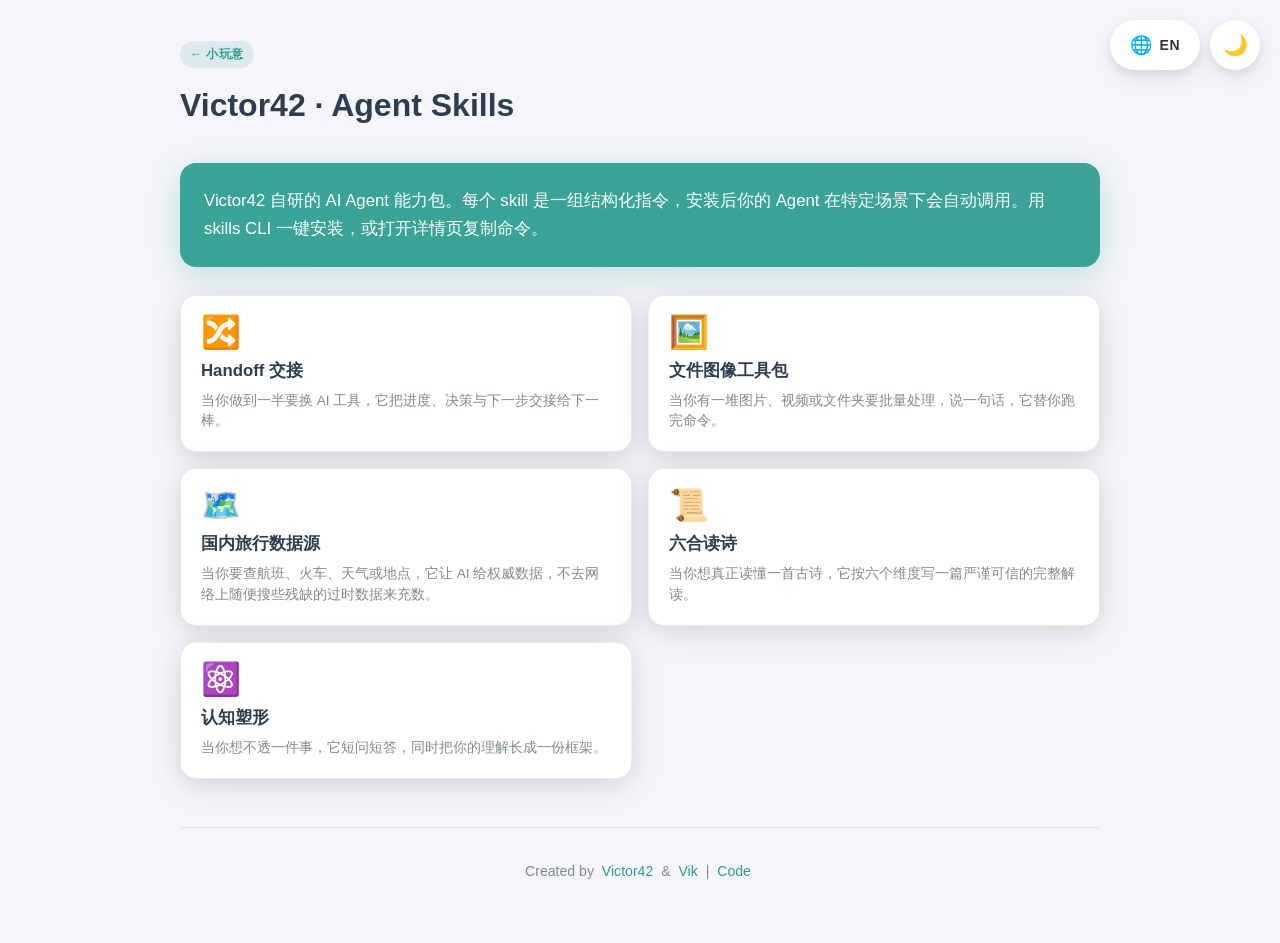
==== commit b70c93d6: "docs(site): tighten the poem skill card copy" ====
--- a/index.html
+++ b/index.html
@@ -64,7 +64,7 @@
           {"@type": "ListItem", "position": 1, "item": {"@type": "SoftwareApplication", "name": "Handoff 交接", "description": "当你做到一半要换 AI 工具，它把进度、决策与下一步交接给下一棒。", "url": "https://skills.victor42.work/handoff/", "codeRepository": "https://github.com/greenzorro/victor42-skills", "downloadUrl": "https://cloud.victor42.work/skills/handoff.zip", "applicationCategory": "DeveloperApplication"}},
           {"@type": "ListItem", "position": 2, "item": {"@type": "SoftwareApplication", "name": "文件图像工具包", "description": "当你有一堆图片、视频或文件夹要批量处理，说一句话，它替你跑完命令。", "url": "https://skills.victor42.work/file-image-toolkit/", "codeRepository": "https://github.com/greenzorro/victor42-skills", "downloadUrl": "https://cloud.victor42.work/skills/file-image-toolkit.zip", "applicationCategory": "DeveloperApplication"}},
           {"@type": "ListItem", "position": 3, "item": {"@type": "SoftwareApplication", "name": "国内旅行数据源", "description": "当你要查航班、火车、天气或地点，它让 AI 给权威数据，不去网络上随便搜些残缺的过时数据来充数。", "url": "https://skills.victor42.work/china-travel-data/", "codeRepository": "https://github.com/greenzorro/victor42-skills", "downloadUrl": "https://cloud.victor42.work/skills/china-travel-data.zip", "applicationCategory": "DeveloperApplication"}},
-          {"@type": "ListItem", "position": 4, "item": {"@type": "SoftwareApplication", "name": "六合读诗", "description": "当你想真正读懂一首古诗，它按六个维度写一篇有出处的完整解读。", "url": "https://skills.victor42.work/poem-six-lens/", "codeRepository": "https://github.com/greenzorro/victor42-skills", "downloadUrl": "https://cloud.victor42.work/skills/poem-six-lens.zip", "applicationCategory": "DeveloperApplication"}},
+          {"@type": "ListItem", "position": 4, "item": {"@type": "SoftwareApplication", "name": "六合读诗", "description": "当你想真正读懂一首古诗，它按六个维度写一篇严谨可信的完整解读。", "url": "https://skills.victor42.work/poem-six-lens/", "codeRepository": "https://github.com/greenzorro/victor42-skills", "downloadUrl": "https://cloud.victor42.work/skills/poem-six-lens.zip", "applicationCategory": "DeveloperApplication"}},
           {"@type": "ListItem", "position": 5, "item": {"@type": "SoftwareApplication", "name": "认知塑形", "description": "当你想不透一件事，它短问短答，同时把你的理解长成一份框架。", "url": "https://skills.victor42.work/cognition-shaper/", "codeRepository": "https://github.com/greenzorro/victor42-skills", "downloadUrl": "https://cloud.victor42.work/skills/cognition-shaper.zip", "applicationCategory": "DeveloperApplication"}}
         ]
       }
@@ -140,7 +140,7 @@
                 <a class="skill-card" href="./poem-six-lens/" aria-label="六合读诗">
                     <div class="skill-emoji" aria-hidden="true">📜</div>
                     <h3 class="skill-name">六合读诗</h3>
-                    <p class="skill-summary">当你想真正读懂一首古诗，它按六个维度写一篇有出处的完整解读。</p>
+                    <p class="skill-summary">当你想真正读懂一首古诗，它按六个维度写一篇严谨可信的完整解读。</p>
                 </a>
                 <a class="skill-card" href="./cognition-shaper/" aria-label="认知塑形">
                     <div class="skill-emoji" aria-hidden="true">⚛️</div>
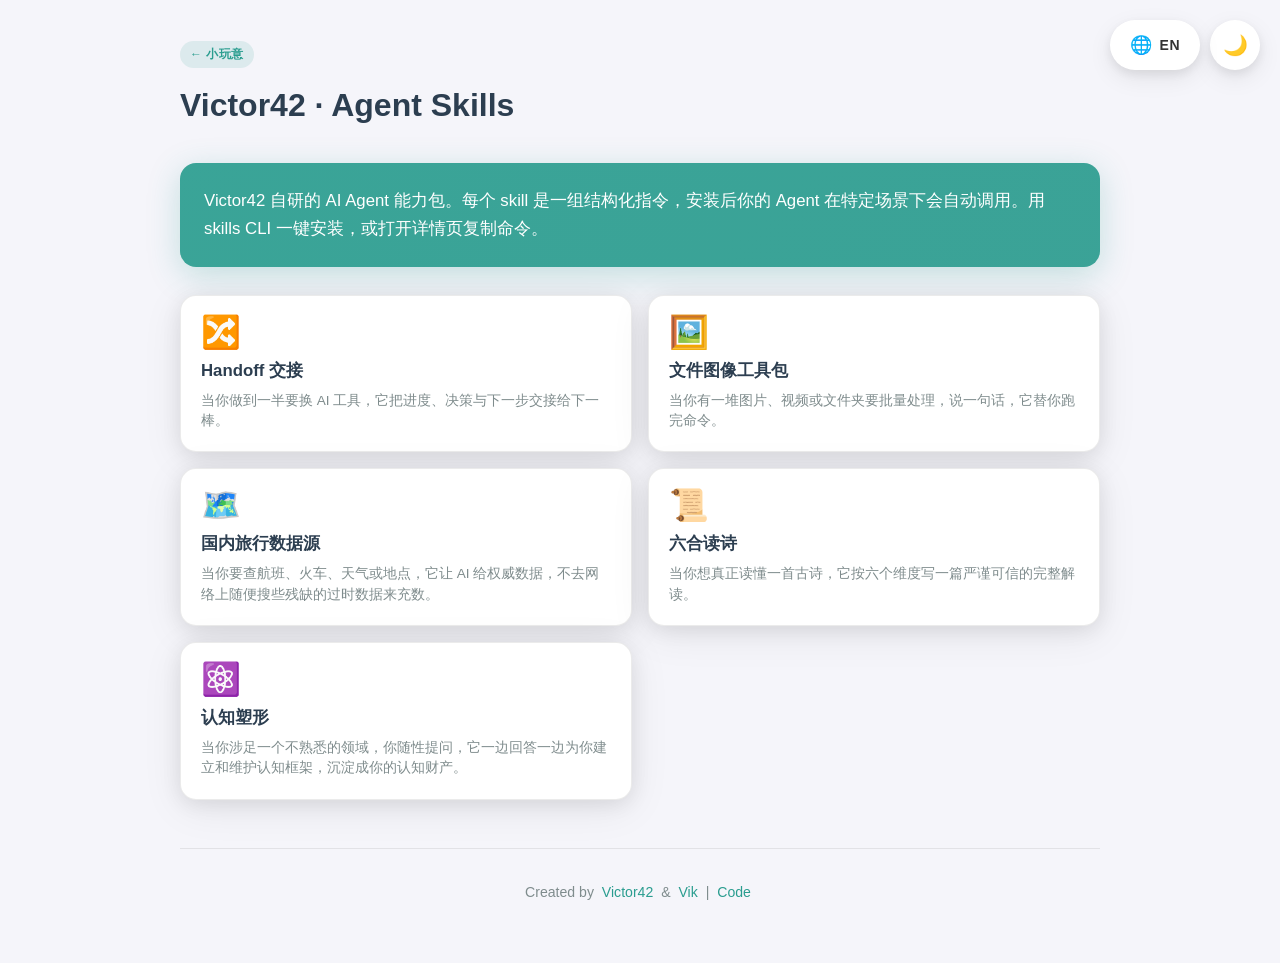
==== commit 43b43c72: "docs(site): restate the cognition skill card copy around owning the framework" ====
--- a/index.html
+++ b/index.html
@@ -65,7 +65,7 @@
           {"@type": "ListItem", "position": 2, "item": {"@type": "SoftwareApplication", "name": "文件图像工具包", "description": "当你有一堆图片、视频或文件夹要批量处理，说一句话，它替你跑完命令。", "url": "https://skills.victor42.work/file-image-toolkit/", "codeRepository": "https://github.com/greenzorro/victor42-skills", "downloadUrl": "https://cloud.victor42.work/skills/file-image-toolkit.zip", "applicationCategory": "DeveloperApplication"}},
           {"@type": "ListItem", "position": 3, "item": {"@type": "SoftwareApplication", "name": "国内旅行数据源", "description": "当你要查航班、火车、天气或地点，它让 AI 给权威数据，不去网络上随便搜些残缺的过时数据来充数。", "url": "https://skills.victor42.work/china-travel-data/", "codeRepository": "https://github.com/greenzorro/victor42-skills", "downloadUrl": "https://cloud.victor42.work/skills/china-travel-data.zip", "applicationCategory": "DeveloperApplication"}},
           {"@type": "ListItem", "position": 4, "item": {"@type": "SoftwareApplication", "name": "六合读诗", "description": "当你想真正读懂一首古诗，它按六个维度写一篇严谨可信的完整解读。", "url": "https://skills.victor42.work/poem-six-lens/", "codeRepository": "https://github.com/greenzorro/victor42-skills", "downloadUrl": "https://cloud.victor42.work/skills/poem-six-lens.zip", "applicationCategory": "DeveloperApplication"}},
-          {"@type": "ListItem", "position": 5, "item": {"@type": "SoftwareApplication", "name": "认知塑形", "description": "当你想不透一件事，它短问短答，同时把你的理解长成一份框架。", "url": "https://skills.victor42.work/cognition-shaper/", "codeRepository": "https://github.com/greenzorro/victor42-skills", "downloadUrl": "https://cloud.victor42.work/skills/cognition-shaper.zip", "applicationCategory": "DeveloperApplication"}}
+          {"@type": "ListItem", "position": 5, "item": {"@type": "SoftwareApplication", "name": "认知塑形", "description": "当你涉足一个不熟悉的领域，你随性提问，它一边回答一边为你建立和维护认知框架，沉淀成你的认知财产。", "url": "https://skills.victor42.work/cognition-shaper/", "codeRepository": "https://github.com/greenzorro/victor42-skills", "downloadUrl": "https://cloud.victor42.work/skills/cognition-shaper.zip", "applicationCategory": "DeveloperApplication"}}
         ]
       }
     }
@@ -145,7 +145,7 @@
                 <a class="skill-card" href="./cognition-shaper/" aria-label="认知塑形">
                     <div class="skill-emoji" aria-hidden="true">⚛️</div>
                     <h3 class="skill-name">认知塑形</h3>
-                    <p class="skill-summary">当你想不透一件事，它短问短答，同时把你的理解长成一份框架。</p>
+                    <p class="skill-summary">当你涉足一个不熟悉的领域，你随性提问，它一边回答一边为你建立和维护认知框架，沉淀成你的认知财产。</p>
                 </a>
             </div>
 
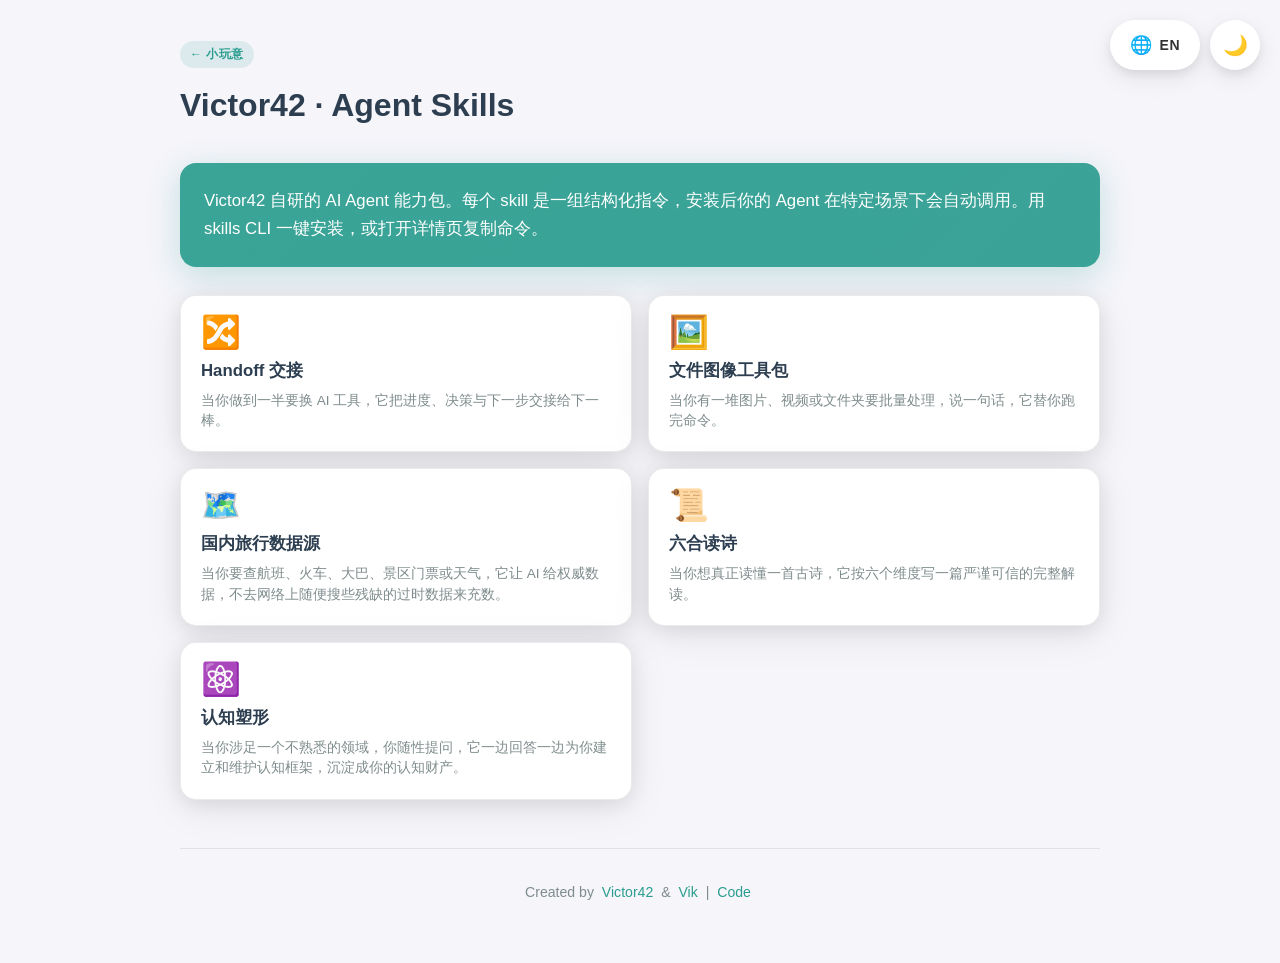
==== commit a783d8d5: "feat(china-travel-data): add Tongcheng Chengxin as a fifth data source Document the gateway: bearer " ====
--- a/index.html
+++ b/index.html
@@ -63,7 +63,7 @@
         "itemListElement": [
           {"@type": "ListItem", "position": 1, "item": {"@type": "SoftwareApplication", "name": "Handoff 交接", "description": "当你做到一半要换 AI 工具，它把进度、决策与下一步交接给下一棒。", "url": "https://skills.victor42.work/handoff/", "codeRepository": "https://github.com/greenzorro/victor42-skills", "downloadUrl": "https://cloud.victor42.work/skills/handoff.zip", "applicationCategory": "DeveloperApplication"}},
           {"@type": "ListItem", "position": 2, "item": {"@type": "SoftwareApplication", "name": "文件图像工具包", "description": "当你有一堆图片、视频或文件夹要批量处理，说一句话，它替你跑完命令。", "url": "https://skills.victor42.work/file-image-toolkit/", "codeRepository": "https://github.com/greenzorro/victor42-skills", "downloadUrl": "https://cloud.victor42.work/skills/file-image-toolkit.zip", "applicationCategory": "DeveloperApplication"}},
-          {"@type": "ListItem", "position": 3, "item": {"@type": "SoftwareApplication", "name": "国内旅行数据源", "description": "当你要查航班、火车、天气或地点，它让 AI 给权威数据，不去网络上随便搜些残缺的过时数据来充数。", "url": "https://skills.victor42.work/china-travel-data/", "codeRepository": "https://github.com/greenzorro/victor42-skills", "downloadUrl": "https://cloud.victor42.work/skills/china-travel-data.zip", "applicationCategory": "DeveloperApplication"}},
+          {"@type": "ListItem", "position": 3, "item": {"@type": "SoftwareApplication", "name": "国内旅行数据源", "description": "当你要查航班、火车、大巴、景区门票或天气，它让 AI 给权威数据，不去网络上随便搜些残缺的过时数据来充数。", "url": "https://skills.victor42.work/china-travel-data/", "codeRepository": "https://github.com/greenzorro/victor42-skills", "downloadUrl": "https://cloud.victor42.work/skills/china-travel-data.zip", "applicationCategory": "DeveloperApplication"}},
           {"@type": "ListItem", "position": 4, "item": {"@type": "SoftwareApplication", "name": "六合读诗", "description": "当你想真正读懂一首古诗，它按六个维度写一篇严谨可信的完整解读。", "url": "https://skills.victor42.work/poem-six-lens/", "codeRepository": "https://github.com/greenzorro/victor42-skills", "downloadUrl": "https://cloud.victor42.work/skills/poem-six-lens.zip", "applicationCategory": "DeveloperApplication"}},
           {"@type": "ListItem", "position": 5, "item": {"@type": "SoftwareApplication", "name": "认知塑形", "description": "当你涉足一个不熟悉的领域，你随性提问，它一边回答一边为你建立和维护认知框架，沉淀成你的认知财产。", "url": "https://skills.victor42.work/cognition-shaper/", "codeRepository": "https://github.com/greenzorro/victor42-skills", "downloadUrl": "https://cloud.victor42.work/skills/cognition-shaper.zip", "applicationCategory": "DeveloperApplication"}}
         ]
@@ -135,7 +135,7 @@
                 <a class="skill-card" href="./china-travel-data/" aria-label="国内旅行数据源">
                     <div class="skill-emoji" aria-hidden="true">🗺️</div>
                     <h3 class="skill-name">国内旅行数据源</h3>
-                    <p class="skill-summary">当你要查航班、火车、天气或地点，它让 AI 给权威数据，不去网络上随便搜些残缺的过时数据来充数。</p>
+                    <p class="skill-summary">当你要查航班、火车、大巴、景区门票或天气，它让 AI 给权威数据，不去网络上随便搜些残缺的过时数据来充数。</p>
                 </a>
                 <a class="skill-card" href="./poem-six-lens/" aria-label="六合读诗">
                     <div class="skill-emoji" aria-hidden="true">📜</div>
